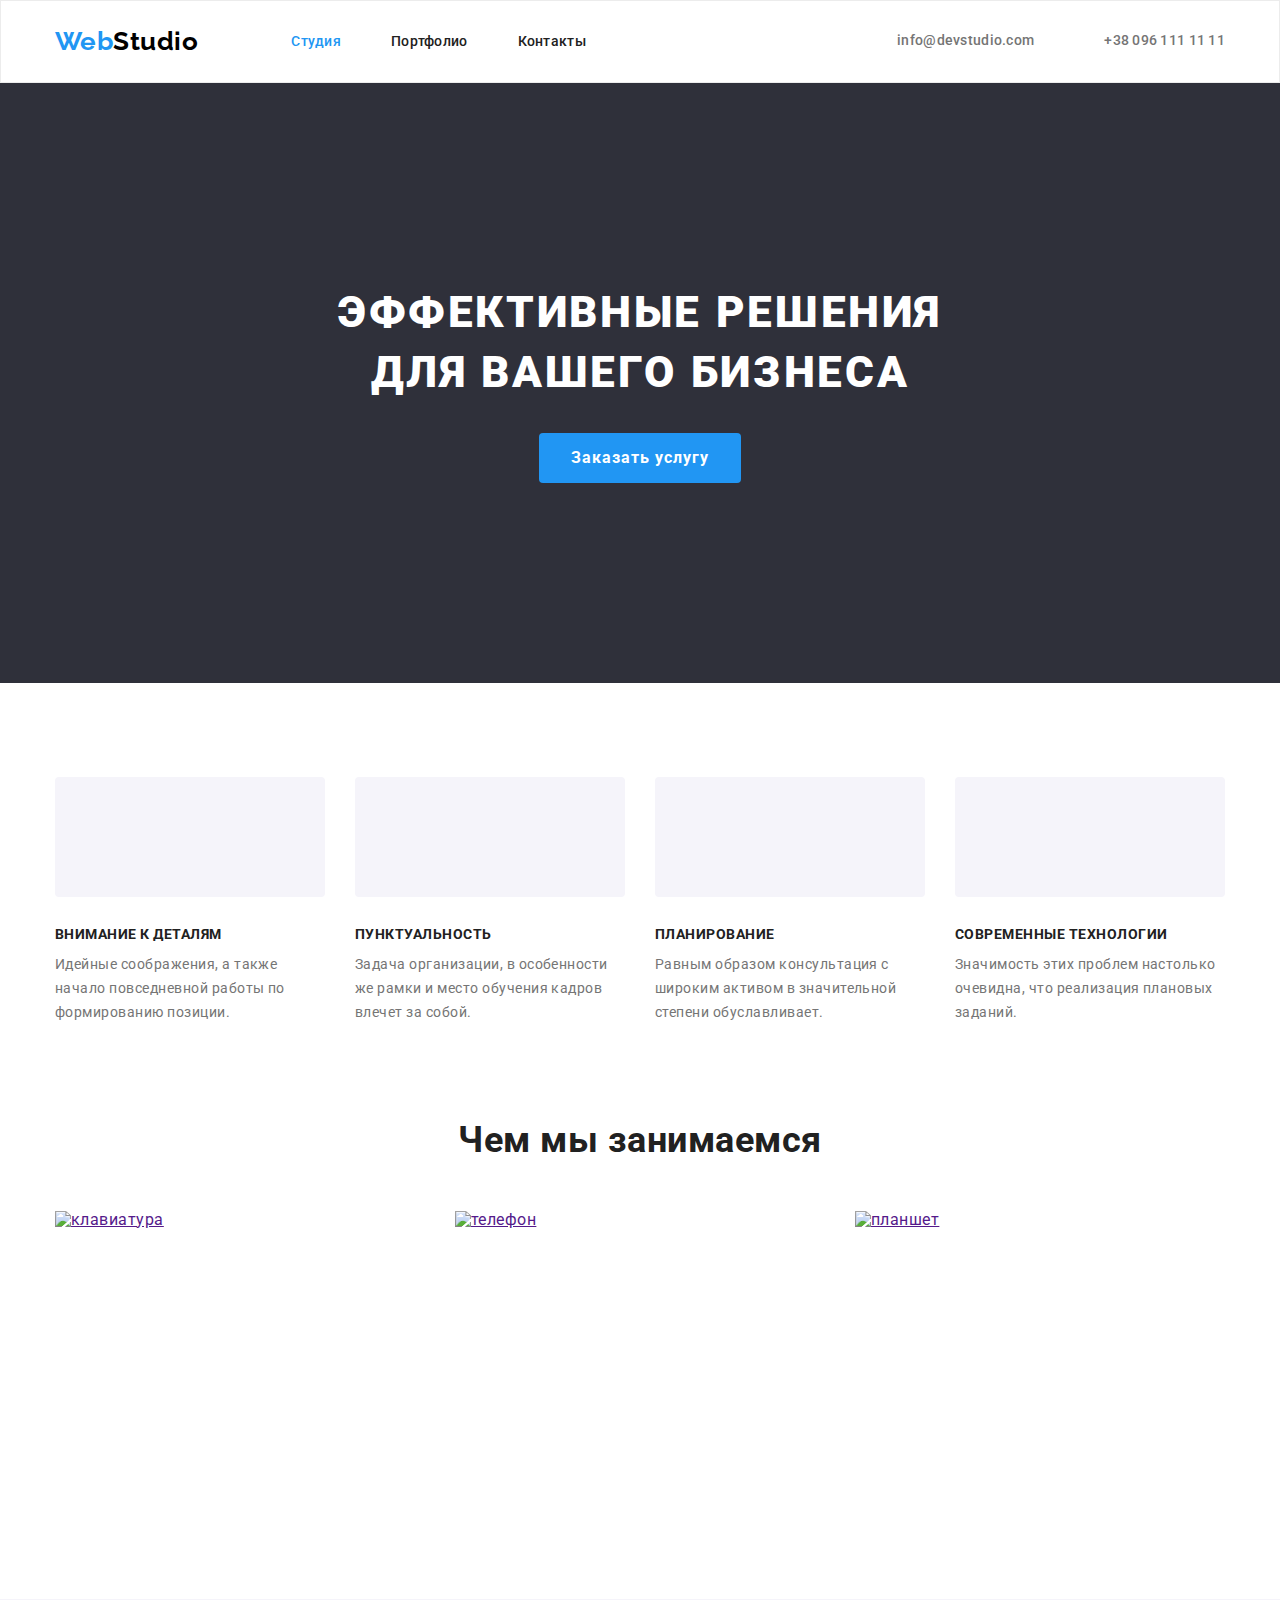
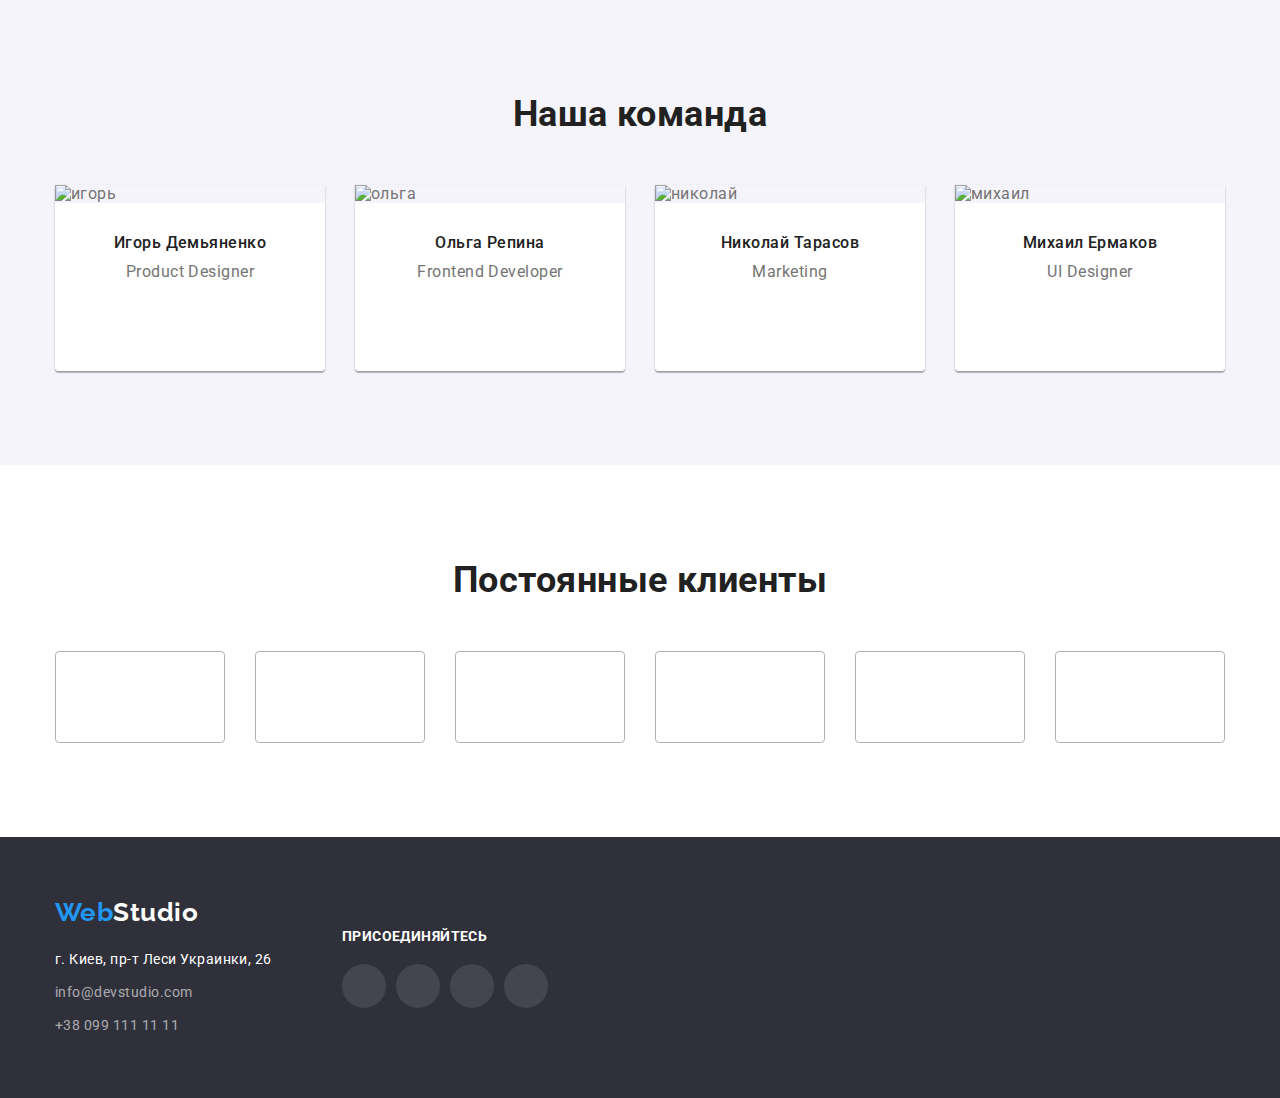
==== index.html @ 8a000b0a "home5" ====
<!DOCTYPE html>
<html lang="ru">
  <head>
    <meta charset="UTF-8" />
    <meta http-equiv="X-UA-Compatible" content="IE=edge" />
    <meta name="viewport" content="width=device-width, initial-scale=1.0" />
    <title>Portfolio</title>
    <link rel="preconnect" href="https://fonts.gstatic.com" />
    <link
      href="https://fonts.googleapis.com/css2?family=Raleway:wght@700&family=Roboto:wght@400;500;700;900&display=swap"
      rel="stylesheet"
    />
    <link
      rel="stylesheet"
      href="https://cdnjs.cloudflare.com/ajax/libs/modern-normalize/1.0.0/modern-normalize.min.css"
    />
    <link rel="stylesheet" href="./css/style.css" />
  </head>
  <body>
    <header class="header">
      <div class="container header-container">
      <nav class="navigation">
        <a class="logo-link link" href="./index.html" lang="en"
          ><span class="logo-web">Web</span
          ><span class="logo-studio">Studio</span></a
        >
        <ul class="nav-list list">
          <li class="nav-item">
            <a class="nav-link link current" href="./index.html">Студия</a>
          </li>
          <li class="nav-item">
            <a class="nav-link link" href="./portfolio.html"
              >Портфолио</a
            >
          </li>
          <li class="nav-item">
            <a class="nav-link link" href="">Контакты</a>
          </li>
        </ul>
      </nav>
      <ul class="contacts-list list">
        <li class="contacts-item">
          <a class="mail-link link" href="mailto:info@devstudio.com" ><svg class="mail-icon" width="16px" height="12px">
            <use href="./images/icons.svg/symbol-defs3.svg#icon-envelope"></use>
          </svg>
          info@devstudio.com</a
          >
        </li>
        <li class="contacts-item">
          <a class="tel-link link" href="tel:+380961111111"><svg class="tel-icon" width="10px" height="16px"> 
            <use href="./images/icons.svg/symbol-ex.svg#icon-number"></use>
          </svg>
          +38 096 111 11 11</a>
        </li>
      </ul>
      </div>
    </header>
    <main class="slider"> 
      <section class="slide-container">
        <div class="container">
        <h1 class="hero-description">Эффективные решения для вашего бизнеса</h1>
        <button class="buttonly" type="button" >Заказать услугу</button>
     </div> </section>
     <section class="features">
      <div class="container">
        <h2 class="visually-hidden">Преимущества</h2>
        <ul class="features-list list">
          <li class="features-item">
            <div class="features-icons">
              <svg class="features-icon" width="70px" height="70px">
                <use href="./images/icons.svg/symbol-au.svg#icon-antenna"></use>
              </svg>
            </div>
            <h3 class="features-item-title">Внимание к деталям</h3>
            <p class="features-item-text">
              Идейные соображения, а также начало повседневной работы по
              формированию позиции.
            </p>
          </li>
          <li class="features-item">
            <div class="features-icons">
              <svg class="features-icon" width="70px" height="70px">
                <use href="./images/icons.svg/symbol-au.svg#icon-clock"></use>
              </svg>
            </div>
            <h3 class="features-item-title">Пунктуальность</h3>
            <p class="features-item-text">
              Задача организации, в особенности же рамки и место обучения
              кадров влечет за собой.
            </p>
          </li>
          <li class="features-item">
            <div class="features-icons">
              <svg class="features-icon" width="70px" height="70px">
                <use href="./images/icons.svg/symbol-au.svg#icon-diagram"></use>
              </svg>
            </div>
            <h3 class="features-item-title">Планирование</h3>
            <p class="features-item-text">
              Равным образом консультация с широким активом в значительной
              степени обуславливает.
            </p>
          </li>
          <li class="features-item">
            <div class="features-icons">
              <svg class="features-icon" width="70px" height="70px">
                <use href="./images/icons.svg/symbol-au.svg#icon-astronaut"></use>
              </svg>
            </div>
            <h3 class="features-item-title">Современные технологии</h3>
            <p class="features-item-text">
              Значимость этих проблем настолько очевидна, что реализация
              плановых заданий.
            </p>
          </li>
        </ul>
      </div>
    </section>
      <section class="activity">
        <div class="container">
        <h2 class="activity-title">Чем мы занимаемся</h2>
        <ul class="activity-list list">
          <li class="activity-list-item">
            <a href="">
              <img
                src="./images/what-we-do-1.jpg"
                width="370"
                height="294"
                alt="клавиатура"
              />
            </a>
          </li>
          <li class="activity-list-item">
            <a href="">
              <img
                src="./images/what-we-do-2.jpg"
                width="370"
                height="294"
                alt="телефон"
              />
            </a>
          </li>
          <li class="activity-list-item">
            <a href="">
              <img
                src="./images/what-we-do-3.jpg"
                width="370"
                height="294"
                alt="планшет"
              />
            </a>
          </li>
        </ul>
        </div>
      </section>
      <section class="team-section">
        <div class="container">
          <h2 class="team-title">Наша команда</h2>
          <ul class="team-list list">
            <li class="team-member">
             
              <img src="./images/igor.jpg" width="270" alt="игорь" /> 
              <div class="team-list-content">
                <h3 class="team-member-name">Игорь Демьяненко</h3>
                <p class="team-member-position" lang="en">Product Designer</p>
                <ul class="social-list list">
                  <li class="social-item">
                    <a href="#" class="social-link link">
                      <svg class="social-icon" width="20px" height="20px">
                        <use href="./images/icons.svg/symbol-defs.svg#icon-instagram"></use>
                      </svg>
                    </a>
                  </li>
                  <li class="social-item">
                    <a href="#" class="social-link link">
                      <svg class="social-icon" width="20px" height="20px">
                        <use href="./images/icons.svg/symbol-defs.svg#icon-twitter"></use>
                      </svg>
                    </a>
                  </li>
                  <li class="social-item">
                    <a href="#" class="social-link link">
                      <svg class="social-icon" width="20px" height="20px">
                        <use href="./images/icons.svg/symbol-defs.svg#icon-facebook"></use>
                      </svg>
                    </a>
                  </li>
                  <li class="social-item">
                    <a href="#" class="social-link link">
                      <svg class="social-icon" width="20px" height="20px">
                        <use href="./images/icons.svg/symbol-defs.svg#icon-linkedin2"></use>
                      </svg>
                    </a>
                  </li>
                </ul>
              </div>
            </li>
            <li class="team-member">
                            <img src="./images/olga.jpg" width="270" alt="ольга" />
                    <div class="team-list-content">

              <h3 class="team-member-name">Ольга Репина</h3>
              <p class="team-member-position" lang="en">Frontend Developer</p>
              <ul class="social-list list">
                <li class="social-item">
                  <a href="#" class="social-link link">
                    <svg class="social-icon" width="20px" height="20px">
                      <use href="./images/icons.svg/symbol-defs.svg#icon-instagram"></use>
                    </svg>
                  </a>
                </li>
                <li class="social-item">
                  <a href="#" class="social-link link">
                    <svg class="social-icon" width="20px" height="20px">
                      <use href="./images/icons.svg/symbol-defs.svg#icon-twitter"></use>
                    </svg>
                  </a>
                </li>
                <li class="social-item">
                  <a href="#" class="social-link link">
                    <svg class="social-icon" width="20px" height="20px">
                      <use href="./images/icons.svg/symbol-defs.svg#icon-facebook"></use>
                    </svg>
                  </a>
                </li>
                <li class="social-item">
                  <a href="#" class="social-link link">
                    <svg class="social-icon" width="20px" height="20px">
                      <use href="./images/icons.svg/symbol-defs.svg#icon-linkedin2"></use>
                    </svg>
                  </a>
                </li>
              </ul>
            </div>
          </li>
            <li class="team-member">
              <img src="./images/nic.jpg" width="270" alt="николай" />
              <div class="team-list-content">
              
              <h3 class="team-member-name">Николай Тарасов</h3>
              <p class="team-member-position" lang="en">Marketing</p>
              <ul class="social-list list">
                <li class="social-item">
                  <a href="#" class="social-link link">
                    <svg class="social-icon" width="20px" height="20px">
                      <use href="./images/icons.svg/symbol-defs.svg#icon-instagram"></use>
                    </svg>
                  </a>
                </li>
                <li class="social-item">
                  <a href="#" class="social-link link">
                    <svg class="social-icon" width="20px" height="20px">
                      <use href="./images/icons.svg/symbol-defs.svg#icon-twitter"></use>
                    </svg>
                  </a>
                </li>
                <li class="social-item">
                  <a href="#" class="social-link link">
                    <svg class="social-icon" width="20px" height="20px">
                      <use href="./images/icons.svg/symbol-defs.svg#icon-facebook"></use>
                    </svg>
                  </a>
                </li>
                <li class="social-item">
                  <a href="#" class="social-link link">
                    <svg class="social-icon" width="20px" height="20px">
                      <use href="./images/icons.svg/symbol-defs.svg#icon-linkedin2"></use>
                    </svg>
                  </a>
                </li>
              </ul>
            </div>
          </li>
            <li class="team-member">
              <img src="./images/michail.jpg" width="270" alt="михаил" />
              <div class="team-list-content">
              <h3 class="team-member-name">Михаил Ермаков</h3>
            <p class="team-member-position" lang="en">UI Designer</p>
            <ul class="social-list list">
              <li class="social-item">
                <a href="#" class="social-link link">
                  <svg class="social-icon" width="20px" height="20px">
                    <use href="./images/icons.svg/symbol-defs.svg#icon-instagram"></use>
                  </svg>
                </a>
              </li>
              <li class="social-item">
                <a href="#" class="social-link link">
                  <svg class="social-icon" width="20px" height="20px">
                    <use href="./images/icons.svg/symbol-defs.svg#icon-twitter"></use>
                  </svg>
                </a>
              </li>
              <li class="social-item">
                <a href="#" class="social-link link">
                  <svg class="social-icon" width="20px" height="20px">
                    <use href="./images/icons.svg/symbol-defs.svg#icon-facebook"></use>
                  </svg>
                </a>
              </li>
              <li class="social-item">
                <a href="#" class="social-link link">
                  <svg class="social-icon" width="20px" height="20px">
                    <use href="./images/icons.svg/symbol-defs.svg#icon-linkedin2"></use>
                  </svg>
                </a>
              </li>
            </ul>
          </div>
        </li>
      </ul>
    </div>
  </section>
      <section class="section clients">
        <div class="container">
          <h2 class="clients-title">Постоянные клиенты</h2>
          <ul class="clients-list list">
            <li class="client-item">
              <a href="#" class="client-link link">
                <svg class="client-icon" width="106" height="60">
                  <use href="./images/icons.svg/symbol-logo2.svg#icon-Logo-5"></use>
                </svg>
              </a>
            </li>
            <li class="client-item">
              <a href="#" class="client-link link">
                <svg class="client-icon" width="106" height="60">
                  <use href="./images/icons.svg/symbol-logo2.svg#icon-Logo-4"></use>
                </svg>
              </a>
            </li>
            <li class="client-item">
              <a href="#" class="client-link link">
                <svg class="client-icon" width="106" height="60">
                  <use href="./images/icons.svg/symbol-logo2.svg#icon-Logo-3"></use>
                </svg>
              </a>
            </li>
            <li class="client-item">
              <a href="#" class="client-link link">
                <svg class="client-icon" width="106" height="60">
                  <use href="./images/icons.svg/symbol-logo2.svg#icon-Logo-2"></use>
                </svg>
              </a>
            </li>
            <li class="client-item">
              <a href="#" class="client-link link">
                <svg class="client-icon" width="106" height="60">
                  <use href="./images/icons.svg/symbol-logo2.svg#icon-Logo"></use>
                </svg>
              </a>
            </li>
            <li class="client-item">
              <a href="#" class="client-link link">
                <svg class="client-icon" width="106" height="60">
                  <use href="./images/icons.svg/symbol-logo2.svg#icon-Logo-1"></use>
                </svg>
              </a>
            </li>
          </ul>
        </div>
      </section>
    </main>
    <footer class="footer">
      <div class="container footer-container">
        <div class="footer-wrapper">
      <a class="logo-link link" href="./index.html" lang="en"
        ><span class="logo-web">Web</span
        ><span class="logo-studio-dark-background">Studio</span></a
      >
      <address>
        <ul class="address-list list">
          <li class="address-list-item">
            <a
              class="address-link link"
              href="https://goo.gl/maps/JNLPbFYcP9aP2cdr9"
              target="_blank"
              rel="noopener noreferrer"
              >г. Киев, пр-т Леси Украинки, 26</a
            >
          </li>

          <li class="address-list-item">
            <a class="address-mail-link link" href="mailto:info@devstudio.com"
              >info@devstudio.com</a
            >
          </li>

          <li class="address-list-item">
            <a class="address-tel-link link" href="tel:+380991111111"
              >+38 099 111 11 11</a
            >
          </li>
        </ul>
      </address>
        </div>
      <div class="footer-social">
        <h2 class="footer-title">Присоединяйтесь</h2>
        <ul class="social-list list">
          <li class="footer-social-item">
            <a href="#" class="social-link link">
              <svg class="footer-social-icon">
                <use href="./images/icons.svg/symbol-defs.svg#icon-instagram"></use>
              </svg>
            </a>
          </li>
          <li class="footer-social-item">
            <a href="#" class="social-link link">
              <svg class="footer-social-icon">
                <use href="./images/icons.svg/symbol-defs.svg#icon-twitter"></use>
              </svg>
            </a>
          </li>
          <li class="footer-social-item">
            <a href="#" class="social-link link">
              <svg class="footer-social-icon">
                <use href="./images/icons.svg/symbol-defs.svg#icon-facebook"></use>
              </svg>
            </a>
          </li>
          <li class="footer-social-item">
            <a href="#" class="social-link link">
              <svg class="footer-social-icon">
                <use href="./images/icons.svg/symbol-defs.svg#icon-linkedin2"></use>
              </svg>
            </a>
          </li>
        </ul>
      </div>
    </div>
  </footer>
</body>
</html>
---- css/style.css ----
:root {
  --main-font: 'Roboto', sans-serif;
  --logo-font: 'Raleway', sans-serif;
  --accent-color: #2196f3;
  --backlight-color: #188ce8;
  --main-text-color: #757575;
  --heading-color: #212121;
  --dark-background-text-color: #ffffff;
  --section-background-color: #2f303a;
  --logo-color: #000000;
  --footer-contacts-color: #ffffff99;
  --accent-background-color: #f5f4fa;
  --background-hero-color: #c4c4c4;
  --icon-color: #afb1b8;
}
  
  h1,
  h2,
  h3,
  h4,
  h5,
  h6,
  p {
    margin-top: 0;
    margin-bottom: 0;
  }
  
  ul {
    margin-top: 0;
    margin-bottom: 0;
    padding-left: 0;
  }
  
  img {
    display: block;
    max-width:  100%;height: auto;
  }
   .container {
     width: 1200px ;
     padding: 0 15px ;
     margin: 0 auto ;
    }
    .header{padding:  25px 0;border: 1px solid #ECECEC;}
.header-container {display: flex;
align-items: center;}
  
  body {
    font-family: var(--main-font);
    color: var(--main-text-color);
    letter-spacing: 0.03em;
  }
  .visually-hidden {
    position: absolute;
    width: 1px;
    height: 1px;
    margin: -1px;
    border: 0;
    padding: 0;
  
    white-space: nowrap;
    clip-path: inset(100%);
    clip: rect(0 0 0 0);
    overflow: hidden;
  }
  .nav-link link{
    width: 49px;
    height: 16px;
    
  
    font-family: Roboto;
    font-style: normal;
    font-weight: 500;
    font-size: 14px;
    line-height: 16px;
    letter-spacing: 0.02em;
    
    color: #2196F3;
    }
  .logo-link link{
    width: 1600px;
    height: 80px;
    
    
    background: #FFFFFF}
 
 .slide{
    width: 1600px;
    height: 600px;
    
    
    background: #2F303A;}  
 .hero-description {
width: 1600px;
height: 600px;
width: 696px;
height: 120px;

font-family: Roboto;
font-style: normal;
font-weight: 900;
font-size: 44px;
line-height: 60px;
/* or 136% */

text-align: center;
letter-spacing: 0.06em;
text-transform: uppercase;

color: #FFFFFF;}

  .navigation{display: flex;
  align-items: center;}
  .contacts-list{display: flex;
  margin-left: auto;}
 li.contacts-item:not(:last-child){margin-right: 50px ;}
  .list {
    list-style: none;
  }
  
  .link {
    text-decoration: none;
  }
  
  .logo-web {
    color: var(--accent-color);
  }
  
  /*===header===*/
  
    
  .slide-container {background-image:  linear-gradient(rgba(47, 48, 58, 0.4), rgba(47, 48, 58, 0.4)),url('../images/backg.jpg');
    
    padding-top: 200px;
    padding-bottom: 200px;
    
    text-align: center;
    background-color: var(--section-background-color);
    background-repeat: no-repeat;
    background-position: center;
    background-size: cover;
    max-width: 1600px;
    margin-left: auto;
    margin-right: auto;
  }
  
  .hero-description{
    margin: 0 auto 30px;
    width: 696px;
    font-weight: 900;
    font-size: 44px;
    line-height: 1.36;
    text-align: center;
    letter-spacing: 0.06em;
    text-transform: uppercase;
    color: var(--dark-background-text-color)
  }
  .buttonly {
    min-width: 200px;
    border: none;
    border-radius: 4px;
    padding: 10px 32px;
    font-family: inherit;
    font-weight: 700;
    font-size: 16px;
    line-height: 1.87;
    text-align: center;
    letter-spacing: 0.06em;
    color: var(--dark-background-text-color);
    background-color: var(--accent-color);
    cursor: pointer;
  }
  .buttonly:hover,
  .buttonly:focus {
    background-color: var(--backlight-color);
  }
 


  .logo-link {
    font-family: var(--logo-font);
    font-weight: 700;
    font-size: 26px;
    line-height: 1.19;
  }
  
  .logo-studio {
    color: var(--logo-color);
  }
  
  .nav-link {
    font-weight: 500;
    font-size: 14px;
    line-height: 1.14;
    letter-spacing: 0.02em;
    color: var(--heading-color);
  }
  
  .nav-link:hover,
  .nav-link:focus,
  .mail-link:hover,
  .mail-link:focus,
  .tel-link:hover,
  .tel-link:focus {
    color: var(--accent-color);
  }
  
  .nav-item .link.current {
    color: var(--accent-color);
  }
  .nav-list{margin-left: 93px ;display: flex;}
  .nav-item{margin-right: 50px;}
  .mail-link,
  .tel-link { display: flex;
     align-items: center;
    font-weight: 500;
    font-size: 14px;
    line-height: 1.14;
    letter-spacing: 0.02em;
    color: var(--main-text-color);

  }
  .mail-icon {
  fill: var(--main-text-color);
  margin-right: 10px;
  
}

.tel-icon {
  fill: currentColor;
  margin-right: 10px;
}

.contacts-link:hover .mail-icon,
.contacts-link:focus .mail-icon,
.contacts-link:hover .tel-icon,
.contacts-link:focus .tel-icon {
  fill: currentColor;
}
  /*===header end===*/
  /*===hero studio===*/
  
  .hero {
    background-color: var(--section-background-color);
  }
  
  .hero-title {
    font-weight: 900;
    font-size: 44px;
    line-height: 1.36;
    text-align: center;
    letter-spacing: 0.06em;
    text-transform: uppercase;
    color: var(--dark-background-text-color);
  }
  .modal-button {
    font-family: inherit;
    font-weight: 700;
    font-size: 16px;
    line-height: 1.87;
    text-align: center;
    letter-spacing: 0.06em;
    color: var(--dark-background-text-color);
    background-color: var(--accent-color);
    cursor: pointer;
  }
  
  .modal-button:hover,
  .modal-button:focus {
    background-color: var(--backlight-color);
  }
  
  /*===hero studio end===*/
  
  /*===features studio===*/
  

  .features {
    padding-top: 94px;
    padding-bottom: 47px;
  }
  
  .features-list {
    display: flex;
    flex-wrap: wrap;
    margin-top: -30px;
    margin-left: -30px;
  }
  
  .features-item {
    margin-top: 30px;
    margin-left: 30px;
  }
  
  .features-icons {
    display: flex;
    justify-content: center;
    align-items: center;
    width: 270px;
    height: 120px;
    background-color: var(--accent-background-color);
    border-radius: 4px;
    background: #F5F4FA;
    border-radius: 4px;
    margin-bottom: 30px;
  }


  .features-item-title {
    margin-bottom: 10px;
    font-size: 14px;
    line-height: 1.14;
    text-transform: uppercase;
    color: var(--heading-color);
  }
  
  .features-item-text {
    width: 270px;
    font-size: 14px;
    line-height: 1.71;
  }
  /*===features studio end===*/
  /* ===activity=== */
.activity {
  padding-top: 47px;
  padding-bottom: 94px;
}

.activity-list {
  display: flex;
  flex-wrap: wrap;
  margin-top: -30px;
  margin-left: -30px;
}

.activity-list-item {
  margin-top: 30px;
  margin-left: 30px;
}

/* ===activity end=== */
 
  /*===team studio===*/

  .team-section {
    background-color: var(--accent-background-color)
    ;padding: 94px 0;
    background: #F5F4FA;
  }
  
  .team-list {
    display: flex;
    flex-wrap: wrap;
    margin-left: -30px;
    margin-top: -30px;
  }
  
  .team-list-content {
    padding-top: 30px;
    padding-bottom: 30px;
    background-color: var(--dark-background-text-color);
    border-bottom-left-radius: 4px;
    border-bottom-right-radius: 4px;
  }
  
  .team-member {
    flex-basis: calc((100% - 120px) / 4);
    margin-left: 30px;
    margin-top: 30px;box-shadow: 0px 1px 3px rgba(0, 0, 0, 0.12), 0px 1px 1px rgba(0, 0, 0, 0.14), 0px 2px 1px rgba(0, 0, 0, 0.2);border-radius: 0px 0px 4px 4px;

  }
  
  .activity-title,
  .team-title {
    margin-bottom: 50px;
    font-size: 36px;
    line-height: 1.17;
    text-align: center;
    color: var(--heading-color);
  }
  
  .team-member-name {
    margin-bottom: 10px;
    text-align: center;
    font-weight: 500;
    font-size: 16px;
    line-height: 1.19;
    color: var(--heading-color);
  }
  
  .team-member-position {
    text-align: center;
    font-size: 16px;
    line-height: 1.19;
    margin-bottom: 16px;
  }
  
  /*===team studio end===*/
 /*===portfolio filters===*/

.filters-container {
  display: flex;
  justify-content: center;
  margin-bottom: 50px;
}

.filters-portfolio:not(:last-child) {
  margin-right: 8px;
}

.filter-buttons {
  padding: 6px 22px;
  border: none;
  border-radius: 4px;
  font-weight: 500;
  font-size: 16px;
  line-height: 1.62;
  color: var(--heading-color);
  background-color: var(--accent-background-color);
  cursor: pointer;
}
.current-btn{color: var(--dark-background-text-color);
  background-color: var(--accent-color);}
.filter-buttons:hover,
.filter-buttons:focus {
  color: var(--dark-background-text-color);
  background-color: var(--accent-color);
}
/*===portfolio filters end===*/

  

  .buttony{width: 29px;
    height: 26px;font-family: Roboto;
    font-style: normal;
    font-weight: 500;
    font-size: 16px;
    line-height: 26px;color: #FFFFFF;
    background: #2196F3;width: 73px;
    height: 38px;}
    .example-signature {
      padding: 20px 24px;
      border-bottom: 1px solid var(--accent-background-color);
      border-left: 1px solid var(--accent-background-color);
      border-right: 1px solid var(--accent-background-color);
    }
    .example-link:hover
     {box-shadow: 0px 1px 1px rgba(0, 0, 0, 0.12), 0px 4px 4px rgba(0, 0, 0, 0.06), 1px 4px 6px rgba(0, 0, 0, 0.16);display: block;
    cursor: pointer;border: 1px solid #EEEEEE; 
    }
    .example-card { flex-basis: calc(100%/  3 - 30px);
      margin-top: 30px;
      margin-left: 30px;
    }
    
  /*===portfolio filters end===*/
  .clients-list {
    display: flex;
    justify-content: space-between;
  }
  .clients-title{ margin-bottom: 50px;
    font-size: 36px;
    line-height: 1.17;
    text-align: center;
    color: var(--heading-color);
  }
  .client-link {
    display: flex;
    justify-content: center;
    align-items: center;
    border: 1px solid var(--icon-color);
    border-radius: 4px;
    width: 170px;
    height: 92px;
  }
  
  .client-icon {
    fill: var(--icon-color);
  }
  .client-link:hover,
  .client-link:focus {
    border: 1px solid var(--accent-color);
    outline: none;
  }
  
  .client-link:hover .client-icon,
  .client-link:focus .client-icon {
    fill: var(--accent-color);
  }
  /*===portfolio examples===*/

.examples-container {
  display: flex;
  flex-wrap: wrap;
  margin-top: -30px;
  margin-left: -30px;
}

.example-title {
  margin-bottom: 4px;
  font-size: 18px;
  line-height: 2;
  letter-spacing: 0.06em;
  color: var(--heading-color);
}

.example-descr {
  font-size: 16px;
  line-height: 1.87;
  color: var(--main-text-color);
}

.abbr {
  text-transform: uppercase;
}
.section{padding: 94px 0;}
/*===portfolio examples end===*/
  
  /*===footer===*/
  
  .footer {
    background-color: var(--section-background-color); padding-top: 60px;
    padding-bottom: 60px;
  }
  
  .logo-studio-dark-background {
    color: var(--dark-background-text-color);
  }
  .footer .logo-link {
    margin-bottom: 20px;
  }
  .address-list-item {
    font-style: normal;
    font-weight: 400;
    font-size: 14px;
    line-height: 1.71;
  }
  .footer-container{display: flex;align-items: center;}
  .address-link {
    color: var(--dark-background-text-color);
  }
  
  .address-mail-link,
  .address-tel-link {
    color: var(--footer-contacts-color);
  }
  
  .address-link:hover,
  .address-link:focus,
  .address-mail-link:hover,
  .address-mail-link:focus,
  .address-tel-link:hover,
  .address-tel-link:focus {
    color: var(--accent-color);
  }
  .address-list-item:not(:last-child) {
    margin-bottom: 9px;
  }
  
  .address-list-item {
    font-style: normal;
    font-weight: 400;
    font-size: 14px;
    line-height: 1.71;
  }
  
  .address-link {
    color: var(--dark-background-text-color);
  }
  
address {
  margin-top: 20px;
}
.section-social{ margin-left: 70px;}
.footer .social-link {
  background-color: rgba(255, 255, 255, 0.1);
}
.social-list {
  display: flex;
  justify-content: center;
}

.social-link {
  display: flex;
  justify-content: center;
  align-items: center;

  width: 44px;
  height: 44px;
  border-radius: 50%;
}

.social-link:hover,
.social-link:focus {
  background-color: var(--accent-color);
  outline: none;
}

.social-link:hover .social-icon,
.social-link:focus .social-icon {
  fill: var(--dark-background-text-color);
  ;
}

.social-icon {
  fill: var(--icon-color);

}

.social-link:hover,
.social-link:focus {
  background-color: var(--accent-color);
}

.footer-social-icon {
  width: 20px;
  height: 20px;
  fill: var(--dark-background-text-color);
}
.footer-wrapper{margin-right: 70px;}
.footer-social-item:not(:last-child) {
  margin-right: 10px;
}
.footer-title {font-size: 14px;
  line-height: 16px;
  letter-spacing: 0.03em;
  text-transform: uppercase;
  color: var(--dark-background-text-color);
  margin-bottom: 20px;}
  

/* .footer .logo-link {
  margin-bottom: 20px;
}
  .address-mail-link,
  .address-tel-link {
    color: var(--footer-contacts-color);
  }
  
  .address-link:hover,
  .address-link:focus,
  .address-mail-link:hover,
  .address-mail-link:focus,
  .address-tel-link:hover,
  .address-tel-link:focus {
    color: var(--accent-color);
  }
  /*===footer end===*/
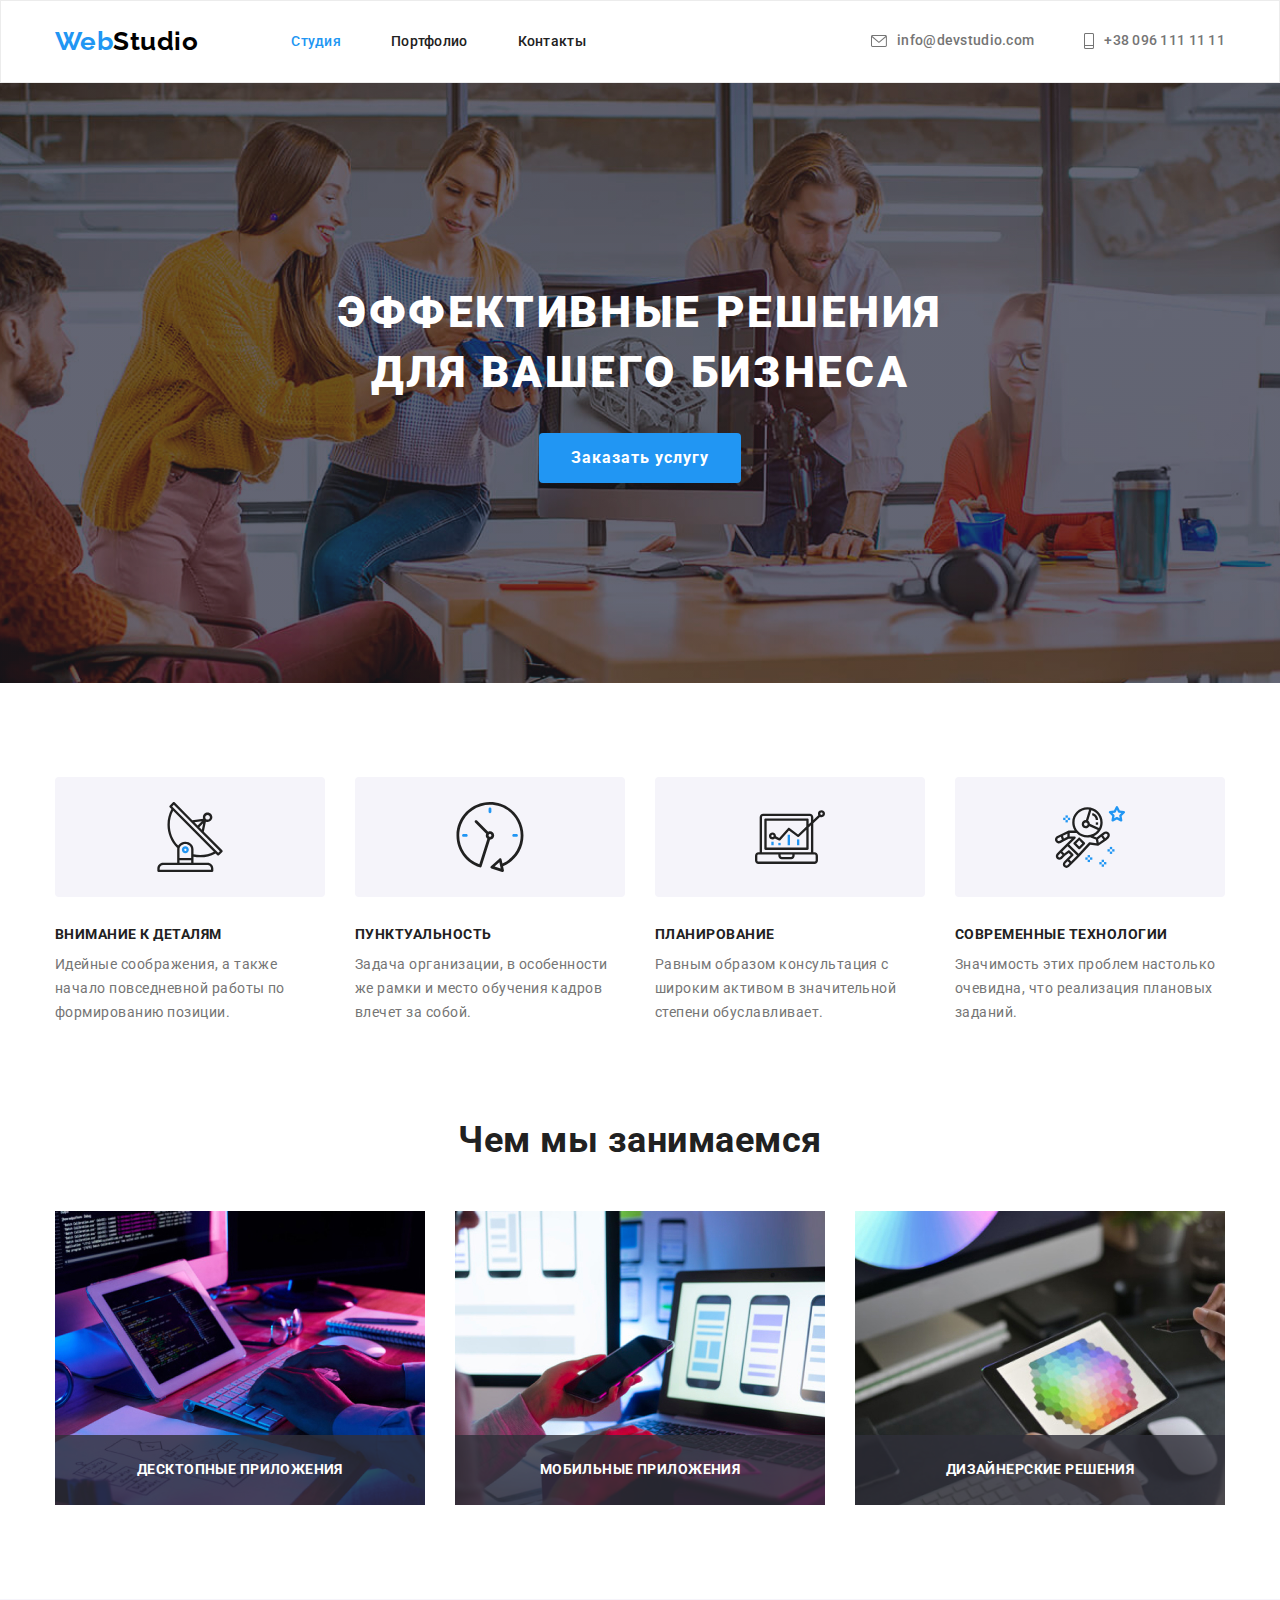
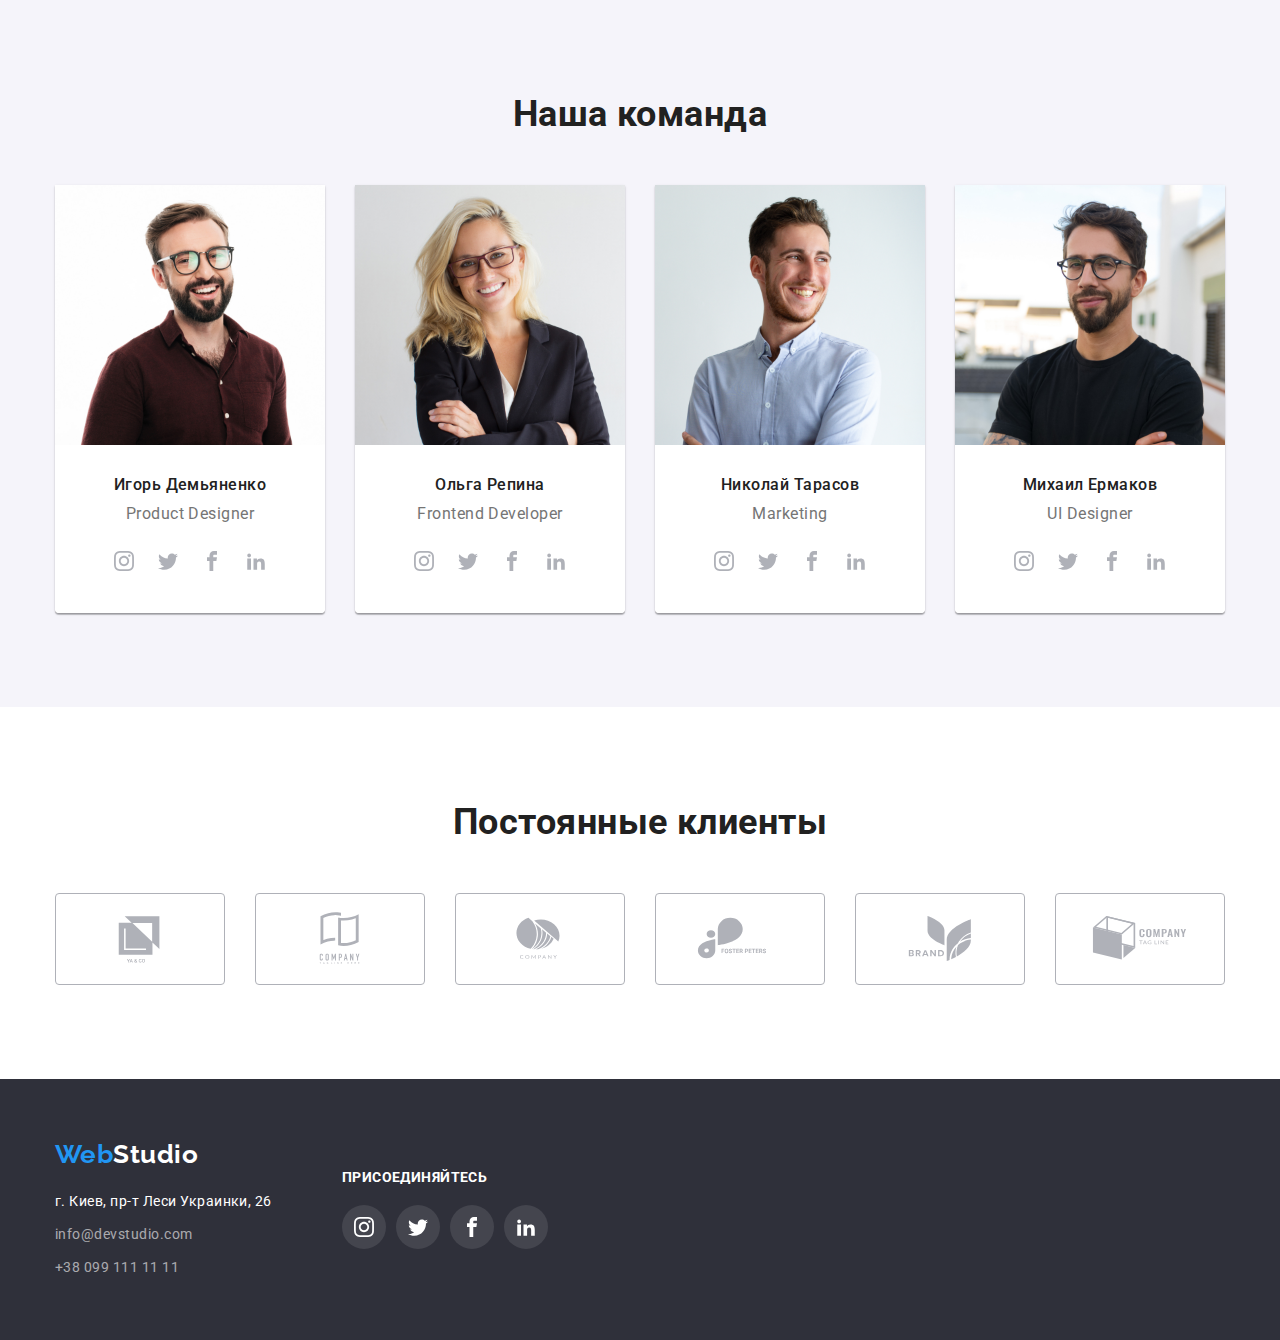
==== commit 8ff856c3: "home5" ====
--- a/index.html
+++ b/index.html
@@ -129,6 +129,7 @@
                 alt="клавиатура"
               />
             </a>
+            <p class="activity-overlay">Десктопные приложения</p>
           </li>
           <li class="activity-list-item">
             <a href="">
@@ -139,6 +140,7 @@
                 alt="телефон"
               />
             </a>
+            <p class="activity-overlay">Мобильные приложения</p>
           </li>
           <li class="activity-list-item">
             <a href="">
@@ -149,6 +151,7 @@
                 alt="планшет"
               />
             </a>
+            <p class="activity-overlay">Дизайнерские решения</p>
           </li>
         </ul>
         </div>
@@ -431,3 +434,4 @@
   </footer>
 </body>
 </html>
+
--- a/css/style.css
+++ b/css/style.css
@@ -2,6 +2,7 @@
   --main-font: 'Roboto', sans-serif;
   --logo-font: 'Raleway', sans-serif;
   --accent-color: #2196f3;
+  --accent-overlay-color: rgba(33, 150, 243, 0.9);
   --backlight-color: #188ce8;
   --main-text-color: #757575;
   --heading-color: #212121;
@@ -11,7 +12,10 @@
   --footer-contacts-color: #ffffff99;
   --accent-background-color: #f5f4fa;
   --background-hero-color: #c4c4c4;
+  --activity-background-color: rgba(47, 48, 58, 0.8);
   --icon-color: #afb1b8;
+  --timing-cubic: cubic-bezier(0.4, 0, 0.2, 1);
+  --modal-backdrop: rgba(0, 0, 0, 0.2);
 }
   
   h1,
@@ -174,7 +178,6 @@
     background-color: var(--backlight-color);
   }
  
-
 
   .logo-link {
     font-family: var(--logo-font);
@@ -304,7 +307,6 @@
     margin-bottom: 30px;
   }
 
-
   .features-item-title {
     margin-bottom: 10px;
     font-size: 14px;
@@ -320,21 +322,37 @@
   }
   /*===features studio end===*/
   /* ===activity=== */
-.activity {
-  padding-top: 47px;
-  padding-bottom: 94px;
-}
-
-.activity-list {
-  display: flex;
-  flex-wrap: wrap;
-  margin-top: -30px;
-  margin-left: -30px;
-}
-
-.activity-list-item {
-  margin-top: 30px;
-  margin-left: 30px;
+  .activity {
+    padding-top: 47px;
+    padding-bottom: 94px;
+  }
+  
+  .activity-list {
+    display: flex;
+    flex-wrap: wrap;
+    margin-top: -30px;
+    margin-left: -30px;
+  }
+  
+  .activity-list-item {
+    position: relative;
+    margin-top: 30px;
+    margin-left: 30px;
+  }
+.activity-overlay {
+  position: absolute;
+  bottom: 0;
+  width: 100%;
+  height: 70px;
+  padding: 27px 82px;
+  font-weight: 700;
+  font-size: 14px;
+  line-height: 1.14;
+  text-align: center;
+  letter-spacing: 0.03em;
+  text-transform: uppercase;
+  color: var(--dark-background-text-color);
+  background-color: var(--activity-background-color);
 }
 
 /* ===activity end=== */
@@ -451,7 +469,55 @@
       margin-top: 30px;
       margin-left: 30px;
     }
-    
+    .portfolio-card-wrapper {
+      position: relative;
+      overflow: hidden;
+    }
+    .example-descr {
+      font-size: 16px;
+      line-height: 1.87;
+      color: var(--main-text-color);
+    }
+    .example-title {
+      margin-bottom: 4px;
+      font-size: 18px;
+      line-height: 2;
+      letter-spacing: 0.06em;
+      color: var(--heading-color);
+    }
+    .example-link:hover,
+.example-link:focus {
+  box-shadow: 0px 1px 1px rgba(0, 0, 0, 0.12), 0px 4px 4px rgba(0, 0, 0, 0.06),
+    1px 4px 6px rgba(0, 0, 0, 0.16);
+}
+
+.example-link:focus {
+  outline: none;
+}
+    .abbr {
+      text-transform: uppercase;
+    }
+    .portfolio-overlay {
+      position: absolute;
+      top: 0;
+      left: 0;
+      height: 100%;
+      width: 100%;
+      padding: 63px 24px;
+      font-size: 18px;
+      line-height: 1.56;
+      letter-spacing: 0.03em;
+      color: var(--dark-background-text-color);
+      background: var(--accent-overlay-color);
+      overflow: auto;
+      transform: translateY(100%);
+      transition: transform 250ms var(--timing-cubic);
+    }
+    
+    .example-link:hover .portfolio-overlay,
+    .example-link:focus .portfolio-overlay {
+      transform: translateY(0);
+    }
   /*===portfolio filters end===*/
   .clients-list {
     display: flex;
@@ -644,4 +710,5 @@
   .address-tel-link:focus {
     color: var(--accent-color);
   }
-  /*===footer end===*/+  /*===footer end===*/
+
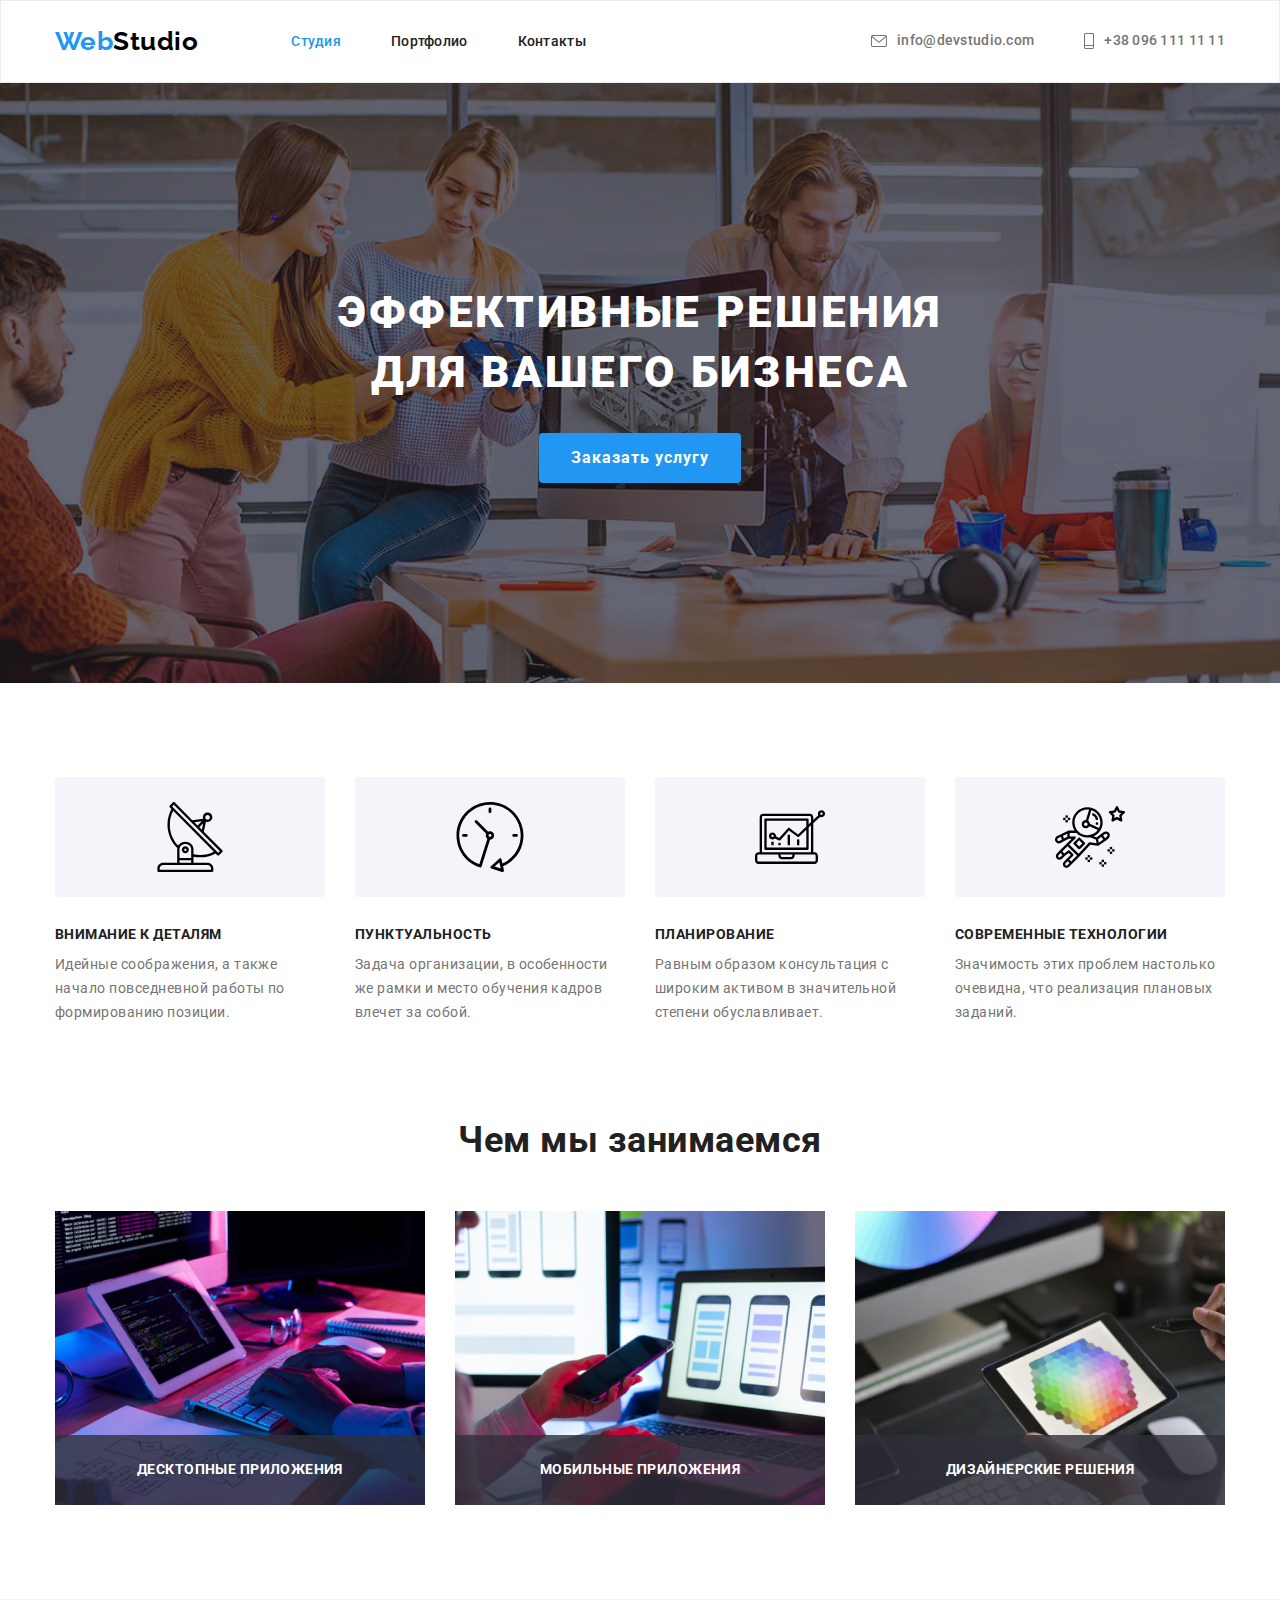
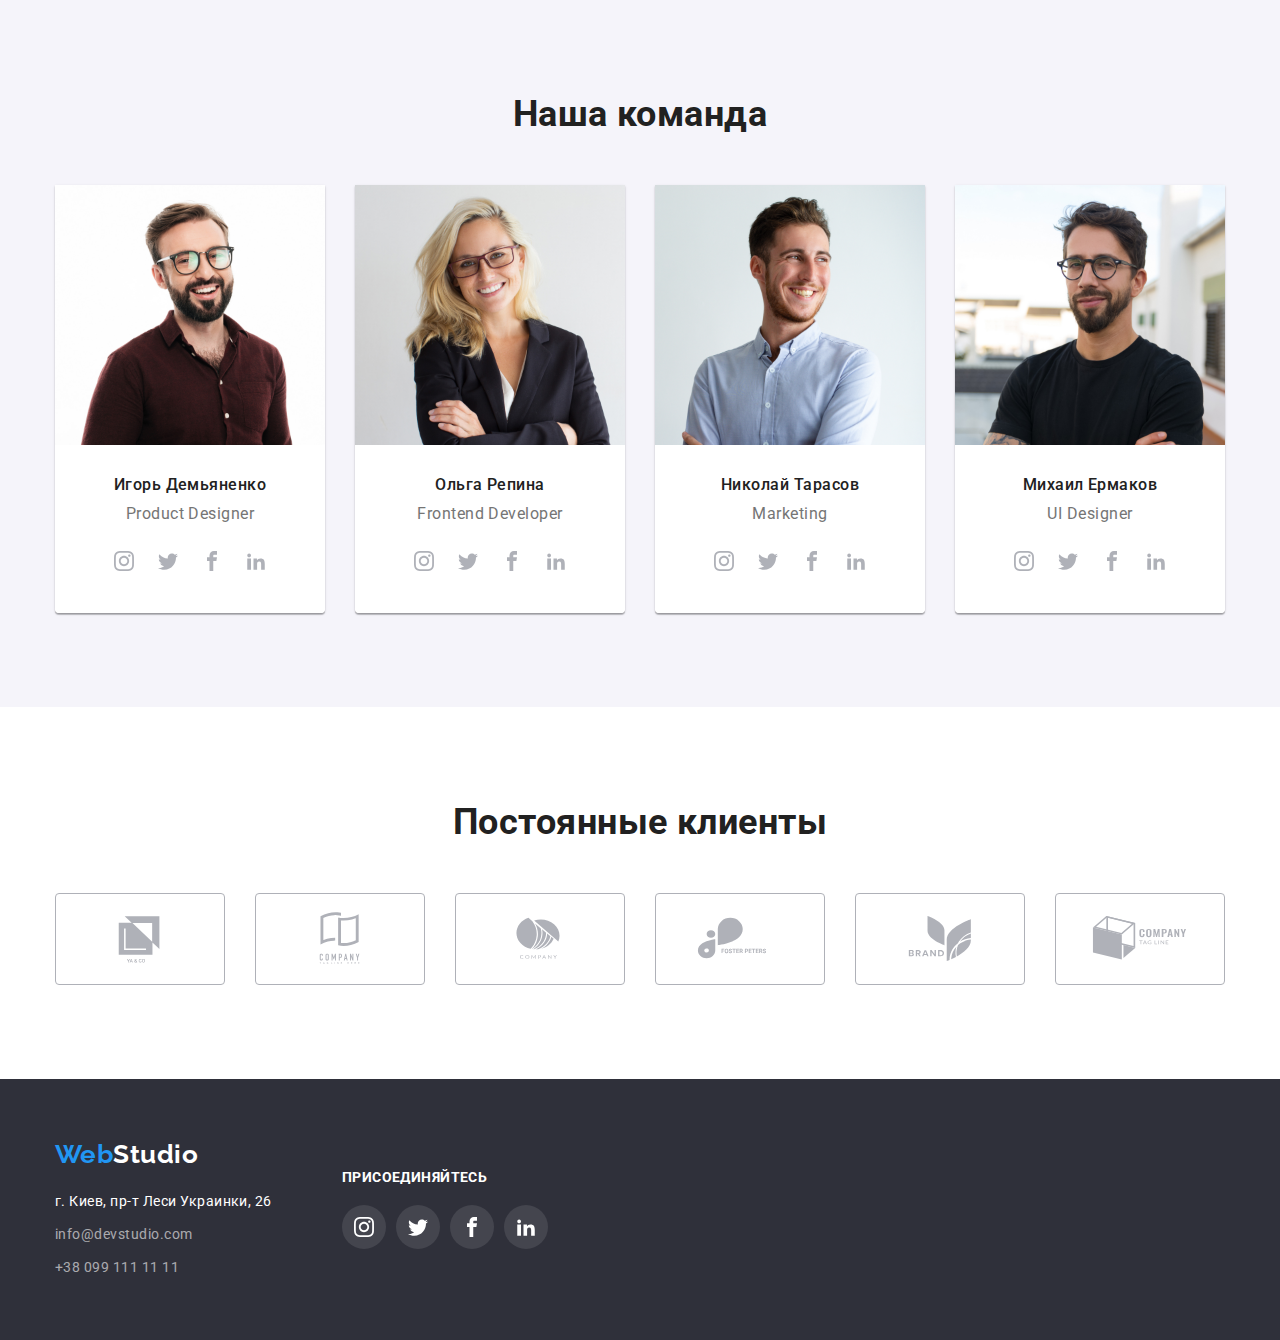
==== commit d46b8dfd: "home5" ====
--- a/index.html
+++ b/index.html
@@ -40,14 +40,14 @@
       </nav>
       <ul class="contacts-list list">
         <li class="contacts-item">
-          <a class="mail-link link" href="mailto:info@devstudio.com" ><svg class="mail-icon" width="16px" height="12px">
+          <a class="mail-link link" href="mailto:info@devstudio.com" ><svg class="mail-icon" width="16" height="12">
             <use href="./images/icons.svg/symbol-defs3.svg#icon-envelope"></use>
           </svg>
           info@devstudio.com</a
           >
         </li>
         <li class="contacts-item">
-          <a class="tel-link link" href="tel:+380961111111"><svg class="tel-icon" width="10px" height="16px"> 
+          <a class="tel-link link" href="tel:+380961111111"><svg class="tel-icon" width="10" height="16"> 
             <use href="./images/icons.svg/symbol-ex.svg#icon-number"></use>
           </svg>
           +38 096 111 11 11</a>
@@ -67,7 +67,7 @@
         <ul class="features-list list">
           <li class="features-item">
             <div class="features-icons">
-              <svg class="features-icon" width="70px" height="70px">
+              <svg class="features-icon" width="70" height="70">
                 <use href="./images/icons.svg/symbol-au.svg#icon-antenna"></use>
               </svg>
             </div>
@@ -79,7 +79,7 @@
           </li>
           <li class="features-item">
             <div class="features-icons">
-              <svg class="features-icon" width="70px" height="70px">
+              <svg class="features-icon" width="70" height="70">
                 <use href="./images/icons.svg/symbol-au.svg#icon-clock"></use>
               </svg>
             </div>
@@ -91,7 +91,7 @@
           </li>
           <li class="features-item">
             <div class="features-icons">
-              <svg class="features-icon" width="70px" height="70px">
+              <svg class="features-icon" width="70" height="70">
                 <use href="./images/icons.svg/symbol-au.svg#icon-diagram"></use>
               </svg>
             </div>
@@ -103,7 +103,7 @@
           </li>
           <li class="features-item">
             <div class="features-icons">
-              <svg class="features-icon" width="70px" height="70px">
+              <svg class="features-icon" width="70" height="70">
                 <use href="./images/icons.svg/symbol-au.svg#icon-astronaut"></use>
               </svg>
             </div>
@@ -169,28 +169,28 @@
                 <ul class="social-list list">
                   <li class="social-item">
                     <a href="#" class="social-link link">
-                      <svg class="social-icon" width="20px" height="20px">
+                      <svg class="social-icon" width="20" height="20">
                         <use href="./images/icons.svg/symbol-defs.svg#icon-instagram"></use>
                       </svg>
                     </a>
                   </li>
                   <li class="social-item">
                     <a href="#" class="social-link link">
-                      <svg class="social-icon" width="20px" height="20px">
+                      <svg class="social-icon" width="20" height="20">
                         <use href="./images/icons.svg/symbol-defs.svg#icon-twitter"></use>
                       </svg>
                     </a>
                   </li>
                   <li class="social-item">
                     <a href="#" class="social-link link">
-                      <svg class="social-icon" width="20px" height="20px">
+                      <svg class="social-icon" width="20" height="20">
                         <use href="./images/icons.svg/symbol-defs.svg#icon-facebook"></use>
                       </svg>
                     </a>
                   </li>
                   <li class="social-item">
                     <a href="#" class="social-link link">
-                      <svg class="social-icon" width="20px" height="20px">
+                      <svg class="social-icon" width="20" height="20">
                         <use href="./images/icons.svg/symbol-defs.svg#icon-linkedin2"></use>
                       </svg>
                     </a>
@@ -207,28 +207,28 @@
               <ul class="social-list list">
                 <li class="social-item">
                   <a href="#" class="social-link link">
-                    <svg class="social-icon" width="20px" height="20px">
+                    <svg class="social-icon" width="20" height="20">
                       <use href="./images/icons.svg/symbol-defs.svg#icon-instagram"></use>
                     </svg>
                   </a>
                 </li>
                 <li class="social-item">
                   <a href="#" class="social-link link">
-                    <svg class="social-icon" width="20px" height="20px">
+                    <svg class="social-icon" width="20" height="20">
                       <use href="./images/icons.svg/symbol-defs.svg#icon-twitter"></use>
                     </svg>
                   </a>
                 </li>
                 <li class="social-item">
                   <a href="#" class="social-link link">
-                    <svg class="social-icon" width="20px" height="20px">
+                    <svg class="social-icon" width="20" height="20">
                       <use href="./images/icons.svg/symbol-defs.svg#icon-facebook"></use>
                     </svg>
                   </a>
                 </li>
                 <li class="social-item">
                   <a href="#" class="social-link link">
-                    <svg class="social-icon" width="20px" height="20px">
+                    <svg class="social-icon" width="20" height="20">
                       <use href="./images/icons.svg/symbol-defs.svg#icon-linkedin2"></use>
                     </svg>
                   </a>
@@ -245,28 +245,28 @@
               <ul class="social-list list">
                 <li class="social-item">
                   <a href="#" class="social-link link">
-                    <svg class="social-icon" width="20px" height="20px">
+                    <svg class="social-icon" width="20" height="20">
                       <use href="./images/icons.svg/symbol-defs.svg#icon-instagram"></use>
                     </svg>
                   </a>
                 </li>
                 <li class="social-item">
                   <a href="#" class="social-link link">
-                    <svg class="social-icon" width="20px" height="20px">
+                    <svg class="social-icon" width="20" height="20">
                       <use href="./images/icons.svg/symbol-defs.svg#icon-twitter"></use>
                     </svg>
                   </a>
                 </li>
                 <li class="social-item">
                   <a href="#" class="social-link link">
-                    <svg class="social-icon" width="20px" height="20px">
+                    <svg class="social-icon" width="20" height="20">
                       <use href="./images/icons.svg/symbol-defs.svg#icon-facebook"></use>
                     </svg>
                   </a>
                 </li>
                 <li class="social-item">
                   <a href="#" class="social-link link">
-                    <svg class="social-icon" width="20px" height="20px">
+                    <svg class="social-icon" width="20" height="20">
                       <use href="./images/icons.svg/symbol-defs.svg#icon-linkedin2"></use>
                     </svg>
                   </a>
@@ -282,28 +282,28 @@
             <ul class="social-list list">
               <li class="social-item">
                 <a href="#" class="social-link link">
-                  <svg class="social-icon" width="20px" height="20px">
+                  <svg class="social-icon" width="20" height="20">
                     <use href="./images/icons.svg/symbol-defs.svg#icon-instagram"></use>
                   </svg>
                 </a>
               </li>
               <li class="social-item">
                 <a href="#" class="social-link link">
-                  <svg class="social-icon" width="20px" height="20px">
+                  <svg class="social-icon" width="20" height="20">
                     <use href="./images/icons.svg/symbol-defs.svg#icon-twitter"></use>
                   </svg>
                 </a>
               </li>
               <li class="social-item">
                 <a href="#" class="social-link link">
-                  <svg class="social-icon" width="20px" height="20px">
+                  <svg class="social-icon" width="20" height="20">
                     <use href="./images/icons.svg/symbol-defs.svg#icon-facebook"></use>
                   </svg>
                 </a>
               </li>
               <li class="social-item">
                 <a href="#" class="social-link link">
-                  <svg class="social-icon" width="20px" height="20px">
+                  <svg class="social-icon" width="20" height="20">
                     <use href="./images/icons.svg/symbol-defs.svg#icon-linkedin2"></use>
                   </svg>
                 </a>
--- a/css/style.css
+++ b/css/style.css
@@ -176,6 +176,7 @@
   .buttonly:hover,
   .buttonly:focus {
     background-color: var(--backlight-color);
+    transition: color 250ms cubic-bezier(0.4, 0, 0.2, 1);
   }
  
 
@@ -205,8 +206,9 @@
   .tel-link:hover,
   .tel-link:focus {
     color: var(--accent-color);
-  }
-  
+    transition: color 250ms cubic-bezier(0.4, 0, 0.2, 1);
+  }
+  .mail-link:hover .mail-icon{fill: var(--accent-color);}
   .nav-item .link.current {
     color: var(--accent-color);
   }
@@ -220,6 +222,7 @@
     line-height: 1.14;
     letter-spacing: 0.02em;
     color: var(--main-text-color);
+    transition: color 250ms cubic-bezier(0.4, 0, 0.2, 1);
 
   }
   .mail-icon {
@@ -233,10 +236,10 @@
   margin-right: 10px;
 }
 
-.contacts-link:hover .mail-icon,
-.contacts-link:focus .mail-icon,
-.contacts-link:hover .tel-icon,
-.contacts-link:focus .tel-icon {
+.mail-link:hover .mail-icon,
+.mail-link:focus .mail-icon,
+.mail-link:hover .tel-icon,
+.mail-link:focus .tel-icon {
   fill: currentColor;
 }
   /*===header end===*/
@@ -270,6 +273,7 @@
   .modal-button:hover,
   .modal-button:focus {
     background-color: var(--backlight-color);
+    transition: color 250ms cubic-bezier(0.4, 0, 0.2, 1);
   }
   
   /*===hero studio end===*/
@@ -442,6 +446,7 @@
 .filter-buttons:focus {
   color: var(--dark-background-text-color);
   background-color: var(--accent-color);
+  transition: color 250ms cubic-bezier(0.4, 0, 0.2, 1);
 }
 /*===portfolio filters end===*/
 
@@ -463,7 +468,7 @@
     }
     .example-link:hover
      {box-shadow: 0px 1px 1px rgba(0, 0, 0, 0.12), 0px 4px 4px rgba(0, 0, 0, 0.06), 1px 4px 6px rgba(0, 0, 0, 0.16);display: block;
-    cursor: pointer;border: 1px solid #EEEEEE; 
+    cursor: pointer;border: 1px solid #EEEEEE; transition: color 250ms cubic-bezier(0.4, 0, 0.2, 1);
     }
     .example-card { flex-basis: calc(100%/  3 - 30px);
       margin-top: 30px;
@@ -489,6 +494,7 @@
 .example-link:focus {
   box-shadow: 0px 1px 1px rgba(0, 0, 0, 0.12), 0px 4px 4px rgba(0, 0, 0, 0.06),
     1px 4px 6px rgba(0, 0, 0, 0.16);
+    transition: color 250ms cubic-bezier(0.4, 0, 0.2, 1);
 }
 
 .example-link:focus {
@@ -509,14 +515,14 @@
       letter-spacing: 0.03em;
       color: var(--dark-background-text-color);
       background: var(--accent-overlay-color);
-      overflow: auto;
+      overflow: hidden;
       transform: translateY(100%);
       transition: transform 250ms var(--timing-cubic);
     }
     
     .example-link:hover .portfolio-overlay,
     .example-link:focus .portfolio-overlay {
-      transform: translateY(0);
+      transform: translateY(0);transition: color 250ms cubic-bezier(0.4, 0, 0.2, 1);
     }
   /*===portfolio filters end===*/
   .clients-list {
@@ -551,6 +557,7 @@
   .client-link:hover .client-icon,
   .client-link:focus .client-icon {
     fill: var(--accent-color);
+    transition: color 250ms cubic-bezier(0.4, 0, 0.2, 1);
   }
   /*===portfolio examples===*/
 
@@ -605,6 +612,98 @@
     color: var(--dark-background-text-color);
   }
   
+  .address-mail-link,
+  .address-tel-link {
+    color: var(--footer-contacts-color);
+  }
+  
+  .address-link:hover,
+  .address-link:focus,
+  .address-mail-link:hover,
+  .address-mail-link:focus,
+  .address-tel-link:hover,
+  .address-tel-link:focus {
+    color: var(--accent-color);transition: color 250ms cubic-bezier(0.4, 0, 0.2, 1);
+  }
+  .address-list-item:not(:last-child) {
+    margin-bottom: 9px;
+  }
+  
+  .address-list-item {
+    font-style: normal;
+    font-weight: 400;
+    font-size: 14px;
+    line-height: 1.71;
+  }
+  
+  .address-link {
+    color: var(--dark-background-text-color);
+  }
+  
+address {
+  margin-top: 20px;
+}
+.section-social{ margin-left: 70px;}
+.footer .social-link {
+  background-color: rgba(255, 255, 255, 0.1);
+}
+.social-list {
+  display: flex;
+  justify-content: center;
+}
+
+.social-link {
+  display: flex;
+  justify-content: center;
+  align-items: center;
+
+  width: 44px;
+  height: 44px;
+  border-radius: 50%;
+}
+
+.social-link:hover,
+.social-link:focus {
+  background-color: var(--accent-color);
+  outline: none;transition: color 250ms cubic-bezier(0.4, 0, 0.2, 1);
+}
+
+.social-link:hover .social-icon,
+.social-link:focus .social-icon {
+  fill: var(--dark-background-text-color);
+  transition: color 250ms cubic-bezier(0.4, 0, 0.2, 1);
+}
+
+.social-icon {
+  fill: var(--icon-color);
+
+}
+
+.social-link:hover,
+.social-link:focus {
+  background-color: var(--accent-color);transition: color 250ms cubic-bezier(0.4, 0, 0.2, 1);
+}
+
+.footer-social-icon {
+  width: 20px;
+  height: 20px;
+  fill: var(--dark-background-text-color);
+}
+.footer-wrapper{margin-right: 70px;}
+.footer-social-item:not(:last-child) {
+  margin-right: 10px;
+}
+.footer-title {font-size: 14px;
+  line-height: 16px;
+  letter-spacing: 0.03em;
+  text-transform: uppercase;
+  color: var(--dark-background-text-color);
+  margin-bottom: 20px;}
+  
+
+/* .footer .logo-link {
+  margin-bottom: 20px;
+}
   .address-mail-link,
   .address-tel-link {
     color: var(--footer-contacts-color);
@@ -618,97 +717,5 @@
   .address-tel-link:focus {
     color: var(--accent-color);
   }
-  .address-list-item:not(:last-child) {
-    margin-bottom: 9px;
-  }
-  
-  .address-list-item {
-    font-style: normal;
-    font-weight: 400;
-    font-size: 14px;
-    line-height: 1.71;
-  }
-  
-  .address-link {
-    color: var(--dark-background-text-color);
-  }
-  
-address {
-  margin-top: 20px;
-}
-.section-social{ margin-left: 70px;}
-.footer .social-link {
-  background-color: rgba(255, 255, 255, 0.1);
-}
-.social-list {
-  display: flex;
-  justify-content: center;
-}
-
-.social-link {
-  display: flex;
-  justify-content: center;
-  align-items: center;
-
-  width: 44px;
-  height: 44px;
-  border-radius: 50%;
-}
-
-.social-link:hover,
-.social-link:focus {
-  background-color: var(--accent-color);
-  outline: none;
-}
-
-.social-link:hover .social-icon,
-.social-link:focus .social-icon {
-  fill: var(--dark-background-text-color);
-  ;
-}
-
-.social-icon {
-  fill: var(--icon-color);
-
-}
-
-.social-link:hover,
-.social-link:focus {
-  background-color: var(--accent-color);
-}
-
-.footer-social-icon {
-  width: 20px;
-  height: 20px;
-  fill: var(--dark-background-text-color);
-}
-.footer-wrapper{margin-right: 70px;}
-.footer-social-item:not(:last-child) {
-  margin-right: 10px;
-}
-.footer-title {font-size: 14px;
-  line-height: 16px;
-  letter-spacing: 0.03em;
-  text-transform: uppercase;
-  color: var(--dark-background-text-color);
-  margin-bottom: 20px;}
-  
-
-/* .footer .logo-link {
-  margin-bottom: 20px;
-}
-  .address-mail-link,
-  .address-tel-link {
-    color: var(--footer-contacts-color);
-  }
-  
-  .address-link:hover,
-  .address-link:focus,
-  .address-mail-link:hover,
-  .address-mail-link:focus,
-  .address-tel-link:hover,
-  .address-tel-link:focus {
-    color: var(--accent-color);
-  }
   /*===footer end===*/
 
